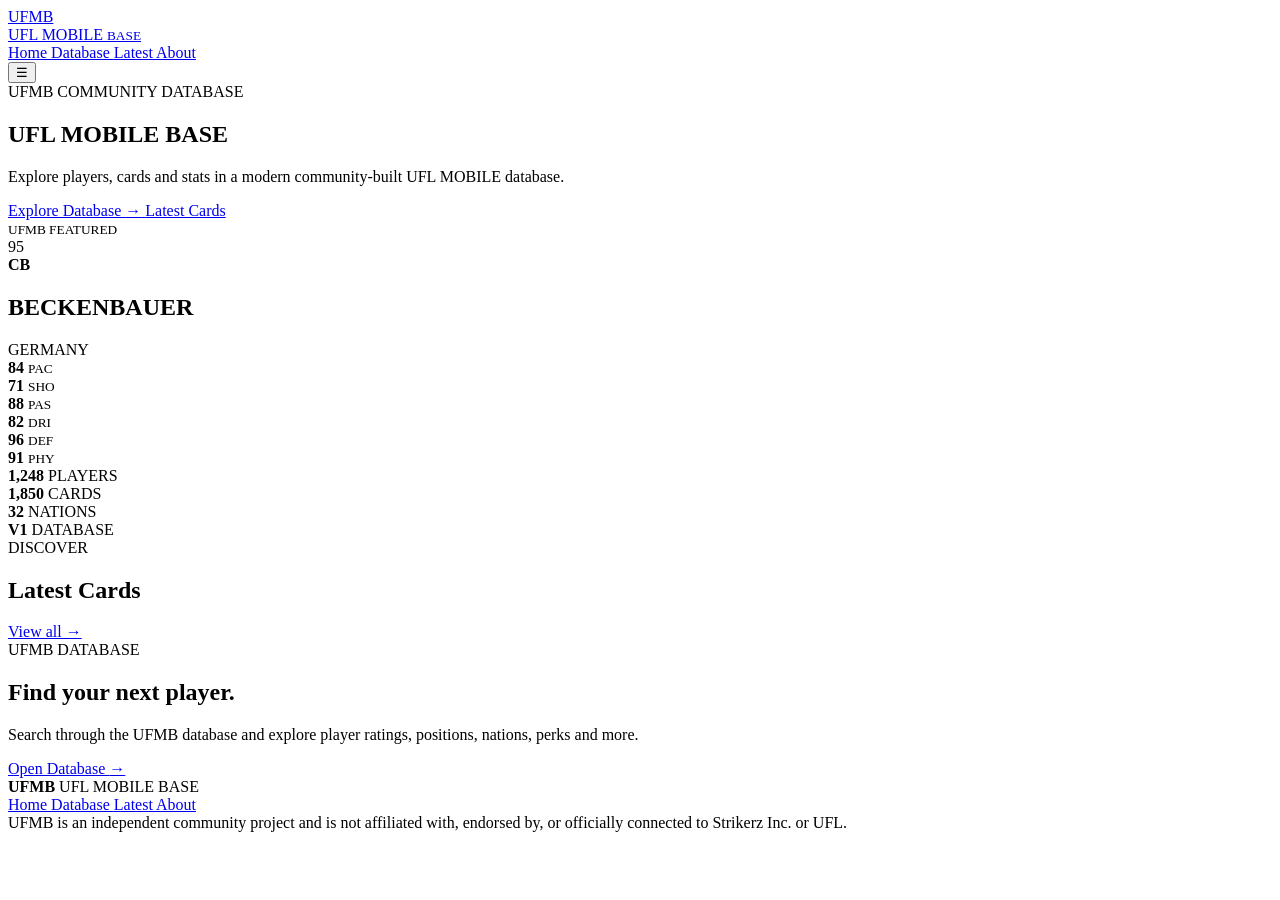
==== index.html @ 3ceefbde "Create UFMB V1 homepage" ====
<!DOCTYPE html>
<html lang="en">
<head>
    <meta charset="UTF-8">
    <meta name="viewport" content="width=device-width, initial-scale=1.0">

    <title>UFMB — UFL MOBILE BASE</title>
    <meta
        name="description"
        content="UFMB — UFL MOBILE BASE. An independent community database for UFL MOBILE players and cards."
    >

    <link rel="stylesheet" href="css/style.css">
</head>

<body>

    <!-- =========================
         NAVIGATION
    ========================== -->

    <header class="navbar">

        <div class="navbar-inner">

            <a href="index.html" class="logo">
                <div class="logo-mark">UFMB</div>

                <div class="logo-text">
                    <span>UFL MOBILE</span>
                    <small>BASE</small>
                </div>
            </a>


            <nav class="nav-links">

                <a href="index.html" class="active">
                    Home
                </a>

                <a href="database.html">
                    Database
                </a>

                <a href="latest.html">
                    Latest
                </a>

                <a href="about.html">
                    About
                </a>

            </nav>


            <button class="mobile-menu-button" aria-label="Open menu">
                ☰
            </button>

        </div>

    </header>


    <!-- =========================
         HERO
    ========================== -->

    <main>

        <section class="hero">

            <div class="hero-background"></div>

            <div class="hero-content">

                <div class="hero-label">
                    <span class="label-line"></span>
                    UFMB COMMUNITY DATABASE
                </div>


                <h1>
                    UFL MOBILE
                    <span>BASE</span>
                </h1>


                <p class="hero-description">
                    Explore players, cards and stats in a modern
                    community-built UFL MOBILE database.
                </p>


                <div class="hero-buttons">

                    <a
                        href="database.html"
                        class="button button-primary"
                    >
                        Explore Database
                        <span>→</span>
                    </a>


                    <a
                        href="latest.html"
                        class="button button-secondary"
                    >
                        Latest Cards
                    </a>

                </div>

            </div>


            <!-- FEATURED CARD -->

            <div class="hero-card-wrapper">

                <div class="hero-card-glow"></div>

                <div class="featured-card">

                    <div class="featured-card-top">

                        <div>
                            <small>UFMB FEATURED</small>

                            <div class="featured-rating">
                                95
                            </div>

                            <strong>CB</strong>
                        </div>

                    </div>


                    <div class="featured-player">

                        <h2>
                            BECKENBAUER
                        </h2>

                        <span>
                            GERMANY
                        </span>

                    </div>


                    <div class="featured-stats">

                        <div>
                            <strong>84</strong>
                            <small>PAC</small>
                        </div>

                        <div>
                            <strong>71</strong>
                            <small>SHO</small>
                        </div>

                        <div>
                            <strong>88</strong>
                            <small>PAS</small>
                        </div>

                        <div>
                            <strong>82</strong>
                            <small>DRI</small>
                        </div>

                        <div>
                            <strong>96</strong>
                            <small>DEF</small>
                        </div>

                        <div>
                            <strong>91</strong>
                            <small>PHY</small>
                        </div>

                    </div>

                </div>

            </div>

        </section>


        <!-- =========================
             DATABASE STATS
        ========================== -->

        <section class="database-stats">

            <div class="stat-item">

                <strong>
                    1,248
                </strong>

                <span>
                    PLAYERS
                </span>

            </div>


            <div class="stat-item">

                <strong>
                    1,850
                </strong>

                <span>
                    CARDS
                </span>

            </div>


            <div class="stat-item">

                <strong>
                    32
                </strong>

                <span>
                    NATIONS
                </span>

            </div>


            <div class="stat-item">

                <strong>
                    V1
                </strong>

                <span>
                    DATABASE
                </span>

            </div>

        </section>


        <!-- =========================
             LATEST SECTION
        ========================== -->

        <section class="section latest-section">

            <div class="section-heading">

                <div>

                    <span class="section-label">
                        DISCOVER
                    </span>

                    <h2>
                        Latest Cards
                    </h2>

                </div>


                <a
                    href="latest.html"
                    class="view-all"
                >
                    View all →
                </a>

            </div>


            <div
                id="latestCards"
                class="player-grid"
            >

                <!-- Cards will be inserted by JavaScript -->

            </div>

        </section>


        <!-- =========================
             DATABASE CTA
        ========================== -->

        <section class="database-cta">

            <div class="cta-content">

                <span class="section-label">
                    UFMB DATABASE
                </span>

                <h2>
                    Find your next player.
                </h2>

                <p>
                    Search through the UFMB database and explore
                    player ratings, positions, nations, perks and more.
                </p>


                <a
                    href="database.html"
                    class="button button-primary"
                >
                    Open Database
                    <span>→</span>
                </a>

            </div>

        </section>

    </main>


    <!-- =========================
         FOOTER
    ========================== -->

    <footer class="footer">

        <div class="footer-inner">

            <div class="footer-brand">

                <strong>
                    UFMB
                </strong>

                <span>
                    UFL MOBILE BASE
                </span>

            </div>


            <div class="footer-links">

                <a href="index.html">
                    Home
                </a>

                <a href="database.html">
                    Database
                </a>

                <a href="latest.html">
                    Latest
                </a>

                <a href="about.html">
                    About
                </a>

            </div>

        </div>


        <div class="footer-disclaimer">

            UFMB is an independent community project and is not
            affiliated with, endorsed by, or officially connected to
            Strikerz Inc. or UFL.

        </div>

    </footer>


    <script src="js/app.js"></script>

</body>
                  </html>
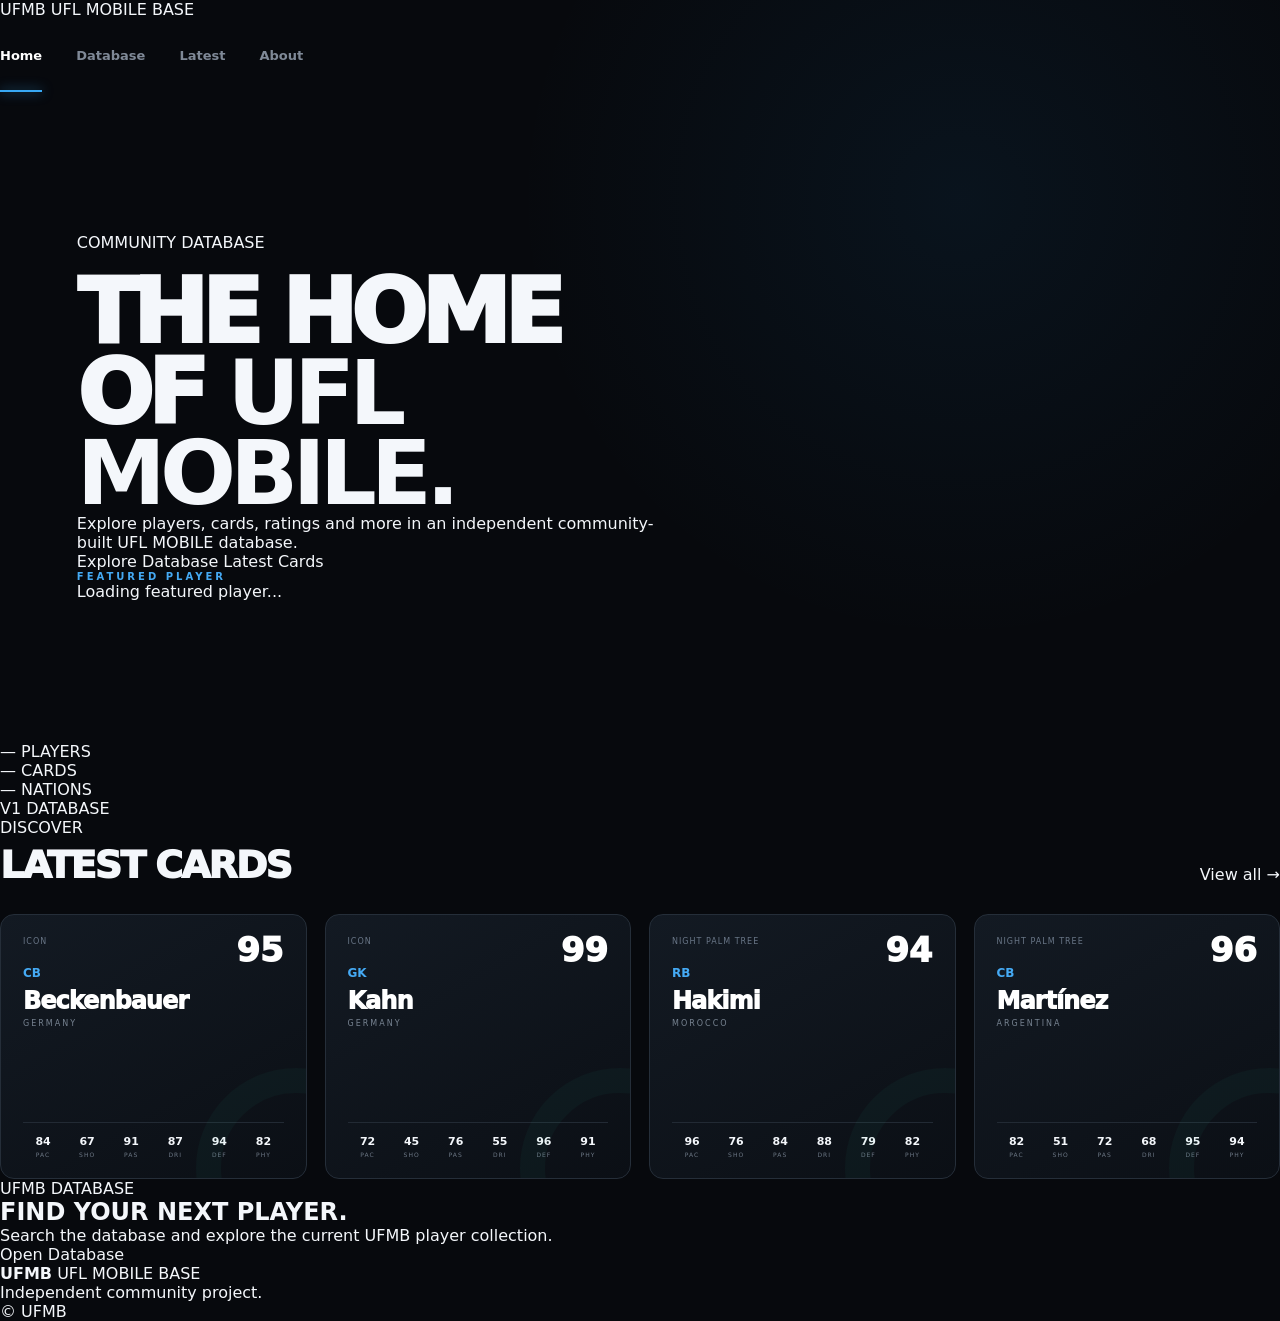
==== commit e4185f4b: "Update index.html" ====
--- a/index.html
+++ b/index.html
@@ -5,390 +5,208 @@
     <meta name="viewport" content="width=device-width, initial-scale=1.0">
 
     <title>UFMB — UFL MOBILE BASE</title>
-    <meta
-        name="description"
-        content="UFMB — UFL MOBILE BASE. An independent community database for UFL MOBILE players and cards."
-    >
+    <meta name="description" content="UFMB — UFL MOBILE community database. Explore players, cards, ratings and more.">
 
     <link rel="stylesheet" href="css/style.css">
 </head>
 
-<body>
-
-    <!-- =========================
-         NAVIGATION
-    ========================== -->
-
-    <header class="navbar">
-
-        <div class="navbar-inner">
-
-            <a href="index.html" class="logo">
-                <div class="logo-mark">UFMB</div>
-
-                <div class="logo-text">
-                    <span>UFL MOBILE</span>
-                    <small>BASE</small>
-                </div>
-            </a>
-
-
-            <nav class="nav-links">
-
-                <a href="index.html" class="active">
-                    Home
-                </a>
-
-                <a href="database.html">
-                    Database
-                </a>
-
-                <a href="latest.html">
-                    Latest
-                </a>
-
-                <a href="about.html">
-                    About
-                </a>
-
-            </nav>
-
-
-            <button class="mobile-menu-button" aria-label="Open menu">
-                ☰
-            </button>
-
-        </div>
-
-    </header>
-
-
-    <!-- =========================
-         HERO
-    ========================== -->
-
-    <main>
-
-        <section class="hero">
-
-            <div class="hero-background"></div>
+<body data-page="home">
+
+<header class="site-header">
+    <div class="container nav-container">
+
+        <a href="index.html" class="brand">
+            <span class="brand-mark">UFMB</span>
+            <span class="brand-sub">UFL MOBILE BASE</span>
+        </a>
+
+        <button
+            class="mobile-menu-button"
+            id="mobileMenuButton"
+            aria-label="Open navigation"
+            aria-expanded="false"
+        >
+            ☰
+        </button>
+
+        <nav class="nav-links" id="navLinks">
+            <a href="index.html" class="active">Home</a>
+            <a href="database.html">Database</a>
+            <a href="latest.html">Latest</a>
+            <a href="about.html">About</a>
+        </nav>
+
+    </div>
+</header>
+
+
+<main>
+
+    <!-- HERO -->
+    <section class="hero">
+        <div class="container hero-grid">
 
             <div class="hero-content">
 
-                <div class="hero-label">
-                    <span class="label-line"></span>
-                    UFMB COMMUNITY DATABASE
-                </div>
-
+                <div class="eyebrow">
+                    <span></span>
+                    COMMUNITY DATABASE
+                </div>
 
                 <h1>
-                    UFL MOBILE
-                    <span>BASE</span>
+                    THE HOME OF
+                    <strong>UFL MOBILE.</strong>
                 </h1>
 
-
-                <p class="hero-description">
-                    Explore players, cards and stats in a modern
-                    community-built UFL MOBILE database.
+                <p>
+                    Explore players, cards, ratings and more in an
+                    independent community-built UFL MOBILE database.
                 </p>
 
-
-                <div class="hero-buttons">
-
-                    <a
-                        href="database.html"
-                        class="button button-primary"
-                    >
+                <div class="hero-actions">
+                    <a href="database.html" class="btn btn-primary">
                         Explore Database
-                        <span>→</span>
                     </a>
 
-
-                    <a
-                        href="latest.html"
-                        class="button button-secondary"
-                    >
+                    <a href="latest.html" class="btn btn-secondary">
                         Latest Cards
                     </a>
-
-                </div>
-
-            </div>
-
-
-            <!-- FEATURED CARD -->
-
-            <div class="hero-card-wrapper">
-
-                <div class="hero-card-glow"></div>
-
-                <div class="featured-card">
-
-                    <div class="featured-card-top">
-
-                        <div>
-                            <small>UFMB FEATURED</small>
-
-                            <div class="featured-rating">
-                                95
-                            </div>
-
-                            <strong>CB</strong>
-                        </div>
-
+                </div>
+
+            </div>
+
+
+            <!-- FEATURED PLAYER -->
+            <div class="hero-featured">
+
+                <div class="section-label">
+                    FEATURED PLAYER
+                </div>
+
+                <div id="featuredCard" class="featured-card-shell">
+                    <div class="loading-box">
+                        Loading featured player...
                     </div>
-
-
-                    <div class="featured-player">
-
-                        <h2>
-                            BECKENBAUER
-                        </h2>
-
-                        <span>
-                            GERMANY
-                        </span>
-
-                    </div>
-
-
-                    <div class="featured-stats">
-
-                        <div>
-                            <strong>84</strong>
-                            <small>PAC</small>
-                        </div>
-
-                        <div>
-                            <strong>71</strong>
-                            <small>SHO</small>
-                        </div>
-
-                        <div>
-                            <strong>88</strong>
-                            <small>PAS</small>
-                        </div>
-
-                        <div>
-                            <strong>82</strong>
-                            <small>DRI</small>
-                        </div>
-
-                        <div>
-                            <strong>96</strong>
-                            <small>DEF</small>
-                        </div>
-
-                        <div>
-                            <strong>91</strong>
-                            <small>PHY</small>
-                        </div>
-
-                    </div>
-
-                </div>
-
-            </div>
-
-        </section>
-
-
-        <!-- =========================
-             DATABASE STATS
-        ========================== -->
-
-        <section class="database-stats">
-
-            <div class="stat-item">
-
-                <strong>
-                    1,248
-                </strong>
-
-                <span>
-                    PLAYERS
-                </span>
-
-            </div>
-
-
-            <div class="stat-item">
-
-                <strong>
-                    1,850
-                </strong>
-
-                <span>
-                    CARDS
-                </span>
-
-            </div>
-
-
-            <div class="stat-item">
-
-                <strong>
-                    32
-                </strong>
-
-                <span>
-                    NATIONS
-                </span>
-
-            </div>
-
-
-            <div class="stat-item">
-
-                <strong>
-                    V1
-                </strong>
-
-                <span>
-                    DATABASE
-                </span>
-
-            </div>
-
-        </section>
-
-
-        <!-- =========================
-             LATEST SECTION
-        ========================== -->
-
-        <section class="section latest-section">
+                </div>
+
+            </div>
+
+        </div>
+    </section>
+
+
+    <!-- STATS -->
+    <section class="stats-section">
+        <div class="container stats-grid">
+
+            <div class="stat-box">
+                <span class="stat-value" id="statPlayers">—</span>
+                <span class="stat-label">PLAYERS</span>
+            </div>
+
+            <div class="stat-box">
+                <span class="stat-value" id="statCards">—</span>
+                <span class="stat-label">CARDS</span>
+            </div>
+
+            <div class="stat-box">
+                <span class="stat-value" id="statNations">—</span>
+                <span class="stat-label">NATIONS</span>
+            </div>
+
+            <div class="stat-box">
+                <span class="stat-value">V1</span>
+                <span class="stat-label">DATABASE</span>
+            </div>
+
+        </div>
+    </section>
+
+
+    <!-- LATEST -->
+    <section class="content-section">
+        <div class="container">
 
             <div class="section-heading">
 
                 <div>
-
-                    <span class="section-label">
-                        DISCOVER
-                    </span>
-
-                    <h2>
-                        Latest Cards
-                    </h2>
-
-                </div>
-
-
-                <a
-                    href="latest.html"
-                    class="view-all"
-                >
+                    <span class="section-kicker">DISCOVER</span>
+                    <h2>LATEST CARDS</h2>
+                </div>
+
+                <a href="latest.html" class="section-link">
                     View all →
                 </a>
 
             </div>
 
-
-            <div
-                id="latestCards"
-                class="player-grid"
-            >
-
-                <!-- Cards will be inserted by JavaScript -->
-
-            </div>
-
-        </section>
-
-
-        <!-- =========================
-             DATABASE CTA
-        ========================== -->
-
-        <section class="database-cta">
-
-            <div class="cta-content">
-
-                <span class="section-label">
-                    UFMB DATABASE
-                </span>
-
-                <h2>
-                    Find your next player.
-                </h2>
-
-                <p>
-                    Search through the UFMB database and explore
-                    player ratings, positions, nations, perks and more.
-                </p>
-
-
-                <a
-                    href="database.html"
-                    class="button button-primary"
-                >
+            <div id="latestCards" class="player-grid">
+                <div class="loading-box">
+                    Loading cards...
+                </div>
+            </div>
+
+        </div>
+    </section>
+
+
+    <!-- CTA -->
+    <section class="cta-section">
+        <div class="container">
+
+            <div class="cta-box">
+
+                <div>
+                    <span class="section-kicker">UFMB DATABASE</span>
+
+                    <h2>
+                        FIND YOUR NEXT
+                        <span>PLAYER.</span>
+                    </h2>
+
+                    <p>
+                        Search the database and explore the current UFMB player collection.
+                    </p>
+                </div>
+
+                <a href="database.html" class="btn btn-primary">
                     Open Database
-                    <span>→</span>
                 </a>
 
             </div>
 
-        </section>
-
-    </main>
-
-
-    <!-- =========================
-         FOOTER
-    ========================== -->
-
-    <footer class="footer">
-
-        <div class="footer-inner">
-
-            <div class="footer-brand">
-
-                <strong>
-                    UFMB
-                </strong>
-
-                <span>
-                    UFL MOBILE BASE
-                </span>
-
-            </div>
-
-
-            <div class="footer-links">
-
-                <a href="index.html">
-                    Home
-                </a>
-
-                <a href="database.html">
-                    Database
-                </a>
-
-                <a href="latest.html">
-                    Latest
-                </a>
-
-                <a href="about.html">
-                    About
-                </a>
-
-            </div>
-
-        </div>
-
-
-        <div class="footer-disclaimer">
-
-            UFMB is an independent community project and is not
-            affiliated with, endorsed by, or officially connected to
-            Strikerz Inc. or UFL.
-
-        </div>
-
-    </footer>
-
-
-    <script src="js/app.js"></script>
+        </div>
+    </section>
+
+</main>
+
+
+<footer class="site-footer">
+    <div class="container footer-content">
+
+        <div>
+            <strong>UFMB</strong>
+            <span>UFL MOBILE BASE</span>
+        </div>
+
+        <p>
+            Independent community project.
+        </p>
+
+        <p>
+            © <span id="currentYear"></span> UFMB
+        </p>
+
+    </div>
+</footer>
+
+
+<!-- PLAYER MODAL -->
+<div id="playerModal" class="modal" hidden></div>
+
+
+<script src="js/player-card.js"></script>
+<script src="js/app.js"></script>
 
 </body>
-                  </html>
+    </html>
--- a/css/style.css
+++ b/css/style.css
@@ -0,0 +1,1883 @@
+/* =========================================================
+   UFMB — UFL MOBILE BASE
+   V1 DESIGN SYSTEM
+   ========================================================= */
+
+
+/* =========================================================
+   RESET
+   ========================================================= */
+
+* {
+    margin: 0;
+    padding: 0;
+    box-sizing: border-box;
+}
+
+html {
+    scroll-behavior: smooth;
+}
+
+body {
+    min-height: 100vh;
+
+    background:
+        radial-gradient(
+            circle at 75% 15%,
+            rgba(35, 142, 220, 0.08),
+            transparent 30%
+        ),
+        #07090d;
+
+    color: #f4f7fb;
+
+    font-family:
+        Inter,
+        system-ui,
+        -apple-system,
+        BlinkMacSystemFont,
+        "Segoe UI",
+        sans-serif;
+
+    overflow-x: hidden;
+}
+
+a {
+    color: inherit;
+    text-decoration: none;
+}
+
+button,
+input,
+select {
+    font: inherit;
+}
+
+
+/* =========================================================
+   NAVBAR
+   ========================================================= */
+
+.navbar {
+    position: sticky;
+    top: 0;
+    z-index: 100;
+
+    width: 100%;
+
+    background: rgba(7, 9, 13, 0.78);
+
+    backdrop-filter: blur(18px);
+    -webkit-backdrop-filter: blur(18px);
+
+    border-bottom: 1px solid rgba(255, 255, 255, 0.07);
+}
+
+.navbar-inner {
+    width: min(1400px, 92%);
+    min-height: 76px;
+
+    margin: auto;
+
+    display: flex;
+    align-items: center;
+    justify-content: space-between;
+}
+
+
+/* =========================================================
+   LOGO
+   ========================================================= */
+
+.logo {
+    display: flex;
+    align-items: center;
+    gap: 12px;
+
+    transition: opacity 0.2s ease;
+}
+
+.logo:hover {
+    opacity: 0.85;
+}
+
+.logo-mark {
+    font-size: 25px;
+    font-weight: 950;
+
+    letter-spacing: -1.5px;
+}
+
+.logo-text {
+    display: flex;
+    flex-direction: column;
+
+    padding-left: 12px;
+
+    border-left: 1px solid #2c3440;
+}
+
+.logo-text span {
+    font-size: 9px;
+
+    letter-spacing: 2px;
+
+    color: #a4adb9;
+}
+
+.logo-text small {
+    margin-top: 2px;
+
+    font-size: 8px;
+
+    letter-spacing: 3px;
+
+    color: #3fa8f5;
+}
+
+
+/* =========================================================
+   NAV LINKS
+   ========================================================= */
+
+.nav-links {
+    display: flex;
+    align-items: center;
+
+    gap: 34px;
+}
+
+.nav-links a {
+    position: relative;
+
+    padding: 29px 0;
+
+    color: #7f8997;
+
+    font-size: 13px;
+    font-weight: 750;
+
+    transition:
+        color 0.2s ease,
+        opacity 0.2s ease;
+}
+
+.nav-links a:hover {
+    color: #ffffff;
+}
+
+.nav-links a.active {
+    color: #ffffff;
+}
+
+.nav-links a.active::after {
+    content: "";
+
+    position: absolute;
+
+    left: 0;
+    right: 0;
+    bottom: 0;
+
+    height: 2px;
+
+    background: #38a8f4;
+
+    box-shadow:
+        0 0 12px rgba(56, 168, 244, 0.75);
+}
+
+
+/* =========================================================
+   MOBILE MENU BUTTON
+   ========================================================= */
+
+.mobile-menu-button {
+    display: none;
+
+    border: 0;
+
+    background: transparent;
+
+    color: white;
+
+    font-size: 24px;
+
+    cursor: pointer;
+}
+
+
+/* =========================================================
+   HERO
+   ========================================================= */
+
+.hero {
+    position: relative;
+
+    width: 100%;
+    max-width: 1500px;
+
+    min-height: 650px;
+
+    margin: auto;
+
+    padding:
+        90px
+        6%;
+
+    display: grid;
+
+    grid-template-columns:
+        minmax(0, 1fr)
+        minmax(300px, 0.8fr);
+
+    align-items: center;
+
+    gap: 50px;
+
+    overflow: hidden;
+}
+
+
+/* Background lighting */
+
+.hero-background {
+    position: absolute;
+
+    inset: 0;
+
+    pointer-events: none;
+
+    background:
+        radial-gradient(
+            circle at 80% 45%,
+            rgba(29, 135, 214, 0.16),
+            transparent 28%
+        ),
+        radial-gradient(
+            circle at 55% 100%,
+            rgba(45, 190, 115, 0.07),
+            transparent 25%
+        );
+}
+
+
+/* =========================================================
+   HERO CONTENT
+   ========================================================= */
+
+.hero-content {
+    position: relative;
+
+    z-index: 2;
+}
+
+.hero-label {
+    display: flex;
+    align-items: center;
+
+    gap: 10px;
+
+    color: #4aaaf3;
+
+    font-size: 10px;
+
+    font-weight: 900;
+
+    letter-spacing: 3px;
+}
+
+.label-line {
+    width: 28px;
+    height: 2px;
+
+    background: #42a8f4;
+
+    box-shadow:
+        0 0 10px rgba(66, 168, 244, 0.7);
+}
+
+
+/* =========================================================
+   HERO TITLE
+   ========================================================= */
+
+.hero h1 {
+    margin-top: 20px;
+
+    font-size:
+        clamp(
+            55px,
+            7vw,
+            95px
+        );
+
+    line-height: 0.9;
+
+    letter-spacing: -6px;
+
+    font-weight: 950;
+}
+
+.hero h1 span {
+    color: #3fa8f5;
+}
+
+
+/* =========================================================
+   HERO DESCRIPTION
+   ========================================================= */
+
+.hero-description {
+    max-width: 560px;
+
+    margin-top: 27px;
+
+    color: #9ba5b2;
+
+    font-size: 17px;
+
+    line-height: 1.7;
+}
+
+
+/* =========================================================
+   BUTTONS
+   ========================================================= */
+
+.hero-buttons {
+    display: flex;
+
+    align-items: center;
+
+    gap: 12px;
+
+    margin-top: 32px;
+
+    flex-wrap: wrap;
+}
+
+.button {
+    display: inline-flex;
+
+    align-items: center;
+    justify-content: center;
+
+    gap: 15px;
+
+    min-height: 48px;
+
+    padding:
+        0 20px;
+
+    border-radius: 8px;
+
+    border: 1px solid #2c3541;
+
+    background: #0c1118;
+
+    color: #eef3f8;
+
+    font-size: 12px;
+
+    font-weight: 850;
+
+    transition:
+        transform 0.2s ease,
+        border-color 0.2s ease,
+        background 0.2s ease,
+        box-shadow 0.2s ease;
+}
+
+.button:hover {
+    transform: translateY(-2px);
+
+    border-color: #3c9cda;
+}
+
+.button-primary {
+    background:
+        linear-gradient(
+            135deg,
+            #168edf,
+            #2178b7
+        );
+
+    border-color: #168edf;
+
+    box-shadow:
+        0 12px 35px rgba(22, 142, 223, 0.18);
+}
+
+.button-primary:hover {
+    box-shadow:
+        0 15px 42px rgba(22, 142, 223, 0.28);
+}
+
+.button span {
+    font-size: 17px;
+}
+
+
+/* =========================================================
+   FEATURED CARD AREA
+   ========================================================= */
+
+.hero-card-wrapper {
+    position: relative;
+
+    display: flex;
+
+    justify-content: center;
+    align-items: center;
+
+    min-height: 470px;
+}
+
+.hero-card-glow {
+    position: absolute;
+
+    width: 320px;
+    height: 320px;
+
+    border-radius: 50%;
+
+    background:
+        rgba(38, 153, 231, 0.17);
+
+    filter: blur(75px);
+
+    animation:
+        cardGlow 5s ease-in-out infinite;
+}
+
+@keyframes cardGlow {
+
+    0%,
+    100% {
+        transform: scale(1);
+        opacity: 0.7;
+    }
+
+    50% {
+        transform: scale(1.12);
+        opacity: 1;
+    }
+}
+
+
+/* =========================================================
+   FEATURED PLAYER CARD
+   ========================================================= */
+
+.featured-card {
+    position: relative;
+
+    width: min(340px, 85vw);
+
+    aspect-ratio: 0.68;
+
+    padding: 27px;
+
+    overflow: hidden;
+
+    border-radius: 20px;
+
+    border:
+        1px solid
+        rgba(76, 175, 238, 0.3);
+
+    background:
+        linear-gradient(
+            145deg,
+            #172331 0%,
+            #0c1119 55%,
+            #102a27 100%
+        );
+
+    box-shadow:
+        0 35px 80px rgba(0, 0, 0, 0.55),
+        inset 0 0 45px rgba(55, 166, 240, 0.06);
+
+    transform:
+        perspective(1000px)
+        rotateY(-5deg)
+        rotateX(2deg);
+
+    transition:
+        transform 0.45s ease,
+        box-shadow 0.45s ease;
+}
+
+.featured-card:hover {
+    transform:
+        perspective(1000px)
+        rotateY(0)
+        rotateX(0)
+        translateY(-8px);
+
+    box-shadow:
+        0 45px 100px rgba(0, 0, 0, 0.6),
+        0 0 35px rgba(50, 161, 231, 0.1);
+}
+
+
+/* Card decorative rings */
+
+.featured-card::before {
+    content: "";
+
+    position: absolute;
+
+    width: 270px;
+    height: 270px;
+
+    right: -130px;
+    bottom: -100px;
+
+    border:
+        35px solid
+        rgba(51, 183, 132, 0.09);
+
+    border-radius: 50%;
+}
+
+.featured-card::after {
+    content: "";
+
+    position: absolute;
+
+    width: 170px;
+    height: 170px;
+
+    right: -75px;
+    bottom: -55px;
+
+    border:
+        2px solid
+        rgba(59, 170, 245, 0.08);
+
+    border-radius: 50%;
+}
+
+
+/* =========================================================
+   FEATURED CARD CONTENT
+   ========================================================= */
+
+.featured-card-top {
+    position: relative;
+
+    z-index: 2;
+}
+
+.featured-card-top small {
+    color: #748192;
+
+    font-size: 8px;
+
+    letter-spacing: 2px;
+
+    font-weight: 800;
+}
+
+.featured-rating {
+    margin-top: 70px;
+
+    font-size: 75px;
+
+    line-height: 0.8;
+
+    font-weight: 950;
+
+    letter-spacing: -4px;
+}
+
+.featured-card-top strong {
+    display: block;
+
+    margin-top: 10px;
+
+    color: #4eaff2;
+
+    font-size: 15px;
+}
+
+.featured-player {
+    position: absolute;
+
+    left: 27px;
+    right: 27px;
+    bottom: 105px;
+
+    z-index: 2;
+}
+
+.featured-player h2 {
+    font-size: 26px;
+
+    letter-spacing: -1.2px;
+
+    font-weight: 950;
+}
+
+.featured-player span {
+    display: block;
+
+    margin-top: 5px;
+
+    color: #7d8998;
+
+    font-size: 9px;
+
+    letter-spacing: 2px;
+}
+
+
+/* =========================================================
+   FEATURED STATS
+   ========================================================= */
+
+.featured-stats {
+    position: absolute;
+
+    left: 27px;
+    right: 27px;
+    bottom: 25px;
+
+    z-index: 3;
+
+    display: grid;
+
+    grid-template-columns:
+        repeat(6, 1fr);
+
+    gap: 5px;
+
+    padding-top: 13px;
+
+    border-top:
+        1px solid
+        rgba(255, 255, 255, 0.09);
+}
+
+.featured-stats div {
+    text-align: center;
+}
+
+.featured-stats strong {
+    display: block;
+
+    font-size: 12px;
+}
+
+.featured-stats small {
+    display: block;
+
+    margin-top: 3px;
+
+    color: #667383;
+
+    font-size: 6px;
+
+    letter-spacing: 1px;
+}
+
+
+/* =========================================================
+   DATABASE STATISTICS
+   ========================================================= */
+
+.database-stats {
+    width: 88%;
+    max-width: 1320px;
+
+    margin: auto;
+
+    display: grid;
+
+    grid-template-columns:
+        repeat(4, 1fr);
+
+    border-top:
+        1px solid #1e2630;
+
+    border-bottom:
+        1px solid #1e2630;
+}
+
+.stat-item {
+    padding: 32px 20px;
+
+    text-align: center;
+
+    border-right:
+        1px solid #1e2630;
+}
+
+.stat-item:last-child {
+    border-right: 0;
+}
+
+.stat-item strong {
+    display: block;
+
+    font-size: 30px;
+
+    font-weight: 950;
+}
+
+.stat-item span {
+    display: block;
+
+    margin-top: 6px;
+
+    color: #687483;
+
+    font-size: 9px;
+
+    letter-spacing: 2px;
+
+    font-weight: 800;
+}
+
+
+/* =========================================================
+   GENERIC SECTION
+   ========================================================= */
+
+.section {
+    width: 88%;
+    max-width: 1320px;
+
+    margin: auto;
+
+    padding:
+        100px
+        0;
+}
+
+.section-heading {
+    display: flex;
+
+    justify-content: space-between;
+
+    align-items: flex-end;
+
+    margin-bottom: 30px;
+}
+
+.section-label {
+    color: #45aaf4;
+
+    font-size: 10px;
+
+    font-weight: 900;
+
+    letter-spacing: 3px;
+}
+
+.section-heading h2 {
+    margin-top: 9px;
+
+    font-size: 38px;
+
+    line-height: 1;
+
+    letter-spacing: -2px;
+
+    font-weight: 950;
+}
+
+.view-all {
+    color: #4aaaf1;
+
+    font-size: 12px;
+
+    font-weight: 850;
+
+    transition: opacity 0.2s ease;
+}
+
+.view-all:hover {
+    opacity: 0.7;
+}
+
+
+/* =========================================================
+   PLAYER GRID
+   ========================================================= */
+
+.player-grid {
+    display: grid;
+
+    grid-template-columns:
+        repeat(4, minmax(0, 1fr));
+
+    gap: 18px;
+}
+
+
+/* =========================================================
+   PLAYER CARD
+   ========================================================= */
+
+.player-card {
+    position: relative;
+
+    min-height: 265px;
+
+    padding: 22px;
+
+    overflow: hidden;
+
+    border-radius: 14px;
+
+    border:
+        1px solid #252e39;
+
+    background:
+        linear-gradient(
+            150deg,
+            #131a23,
+            #0b0f15
+        );
+
+    cursor: pointer;
+
+    transition:
+        transform 0.25s ease,
+        border-color 0.25s ease,
+        box-shadow 0.25s ease;
+}
+
+.player-card:hover {
+    transform: translateY(-6px);
+
+    border-color: #338dcc;
+
+    box-shadow:
+        0 18px 45px rgba(0, 0, 0, 0.35),
+        0 0 30px rgba(32, 143, 220, 0.08);
+}
+
+.player-card::after {
+    content: "";
+
+    position: absolute;
+
+    width: 150px;
+    height: 150px;
+
+    right: -90px;
+    bottom: -90px;
+
+    border:
+        25px solid
+        rgba(54, 176, 129, 0.05);
+
+    border-radius: 50%;
+
+    transition:
+        transform 0.4s ease;
+}
+
+.player-card:hover::after {
+    transform: scale(1.3);
+}
+
+
+/* =========================================================
+   CARD CONTENT
+   ========================================================= */
+
+.card-top {
+    display: flex;
+
+    align-items: flex-start;
+
+    justify-content: space-between;
+}
+
+.card-version {
+    color: #697687;
+
+    font-size: 8px;
+
+    letter-spacing: 1px;
+
+    text-transform: uppercase;
+}
+
+.card-rating {
+    color: #ffffff;
+
+    font-size: 34px;
+
+    line-height: 0.8;
+
+    font-weight: 950;
+}
+
+.card-position {
+    margin-top: 20px;
+
+    color: #45aaf4;
+
+    font-size: 12px;
+
+    font-weight: 900;
+}
+
+.card-name {
+    margin-top: 7px;
+
+    color: #ffffff;
+
+    font-size: 24px;
+
+    letter-spacing: -1px;
+
+    font-weight: 950;
+}
+
+.card-nation {
+    margin-top: 4px;
+
+    color: #778391;
+
+    font-size: 8px;
+
+    letter-spacing: 2px;
+
+    text-transform: uppercase;
+}
+
+
+/* =========================================================
+   CARD STATS
+   ========================================================= */
+
+.card-stats {
+    position: absolute;
+
+    left: 22px;
+    right: 22px;
+    bottom: 20px;
+
+    display: grid;
+
+    grid-template-columns:
+        repeat(6, 1fr);
+
+    gap: 4px;
+
+    padding-top: 12px;
+
+    border-top:
+        1px solid #222a34;
+}
+
+.card-stat {
+    text-align: center;
+}
+
+.card-stat strong {
+    display: block;
+
+    font-size: 11px;
+}
+
+.card-stat small {
+    display: block;
+
+    margin-top: 3px;
+
+    color: #6d7886;
+
+    font-size: 6px;
+
+    letter-spacing: 1px;
+}
+
+
+/* =========================================================
+   DATABASE CTA
+   ========================================================= */
+
+.database-cta {
+    position: relative;
+
+    width: 88%;
+    max-width: 1320px;
+
+    margin:
+        0 auto
+        100px;
+
+    padding:
+        75px
+        8%;
+
+    overflow: hidden;
+
+    border:
+        1px solid #252f3a;
+
+    border-radius: 18px;
+
+    background:
+        radial-gradient(
+            circle at 90% 50%,
+            rgba(31, 145, 224, 0.15),
+            transparent 35%
+        ),
+        linear-gradient(
+            120deg,
+            #0d141d,
+            #0b1016
+        );
+}
+
+.database-cta::after {
+    content: "";
+
+    position: absolute;
+
+    width: 300px;
+    height: 300px;
+
+    right: -160px;
+    top: -120px;
+
+    border:
+        45px solid
+        rgba(51, 178, 129, 0.05);
+
+    border-radius: 50%;
+}
+
+.cta-content {
+    position: relative;
+
+    z-index: 2;
+
+    max-width: 650px;
+}
+
+.cta-content h2 {
+    margin-top: 12px;
+
+    font-size: 45px;
+
+    letter-spacing: -2.5px;
+
+    font-weight: 950;
+}
+
+.cta-content p {
+    max-width: 580px;
+
+    margin-top: 15px;
+
+    color: #8e99a7;
+
+    line-height: 1.7;
+
+    font-size: 15px;
+}
+
+.cta-content .button {
+    margin-top: 28px;
+}
+
+
+/* =========================================================
+   FOOTER
+   ========================================================= */
+
+.footer {
+    border-top:
+        1px solid #1d252e;
+
+    padding:
+        35px
+        6%
+        25px;
+}
+
+.footer-inner {
+    width: min(1320px, 100%);
+
+    margin: auto;
+
+    display: flex;
+
+    justify-content: space-between;
+
+    align-items: center;
+}
+
+.footer-brand {
+    display: flex;
+
+    align-items: center;
+
+    gap: 12px;
+}
+
+.footer-brand strong {
+    font-size: 18px;
+
+    font-weight: 950;
+}
+
+.footer-brand span {
+    padding-left: 12px;
+
+    border-left:
+        1px solid #2a333e;
+
+    color: #687382;
+
+    font-size: 8px;
+
+    letter-spacing: 2px;
+}
+
+.footer-links {
+    display: flex;
+
+    gap: 25px;
+
+    color: #687382;
+
+    font-size: 10px;
+
+    font-weight: 700;
+}
+
+.footer-links a:hover {
+    color: #ffffff;
+}
+
+.footer-disclaimer {
+    width: min(1320px, 100%);
+
+    margin:
+        25px auto
+        0;
+
+    padding-top: 18px;
+
+    border-top:
+        1px solid #171e26;
+
+    color: #505b68;
+
+    text-align: center;
+
+    font-size: 9px;
+
+    line-height: 1.6;
+}
+
+
+/* =========================================================
+   PAGE HEADER
+   ========================================================= */
+
+.page {
+    width: 88%;
+    max-width: 1320px;
+
+    margin: auto;
+
+    padding:
+        90px
+        0
+        120px;
+}
+
+.page-title {
+    margin-top: 15px;
+
+    font-size:
+        clamp(45px, 6vw, 75px);
+
+    letter-spacing: -4px;
+
+    line-height: 0.95;
+
+    font-weight: 950;
+}
+
+.page-description {
+    max-width: 650px;
+
+    margin-top: 20px;
+
+    color: #929dab;
+
+    font-size: 16px;
+
+    line-height: 1.7;
+}
+
+
+/* =========================================================
+   DATABASE TOOLBAR
+   ========================================================= */
+
+.database-toolbar {
+    display: grid;
+
+    grid-template-columns:
+        2fr
+        repeat(3, 1fr);
+
+    gap: 10px;
+
+    margin-top: 40px;
+}
+
+.database-toolbar input,
+.database-toolbar select {
+    width: 100%;
+
+    min-height: 50px;
+
+    padding:
+        0 15px;
+
+    border:
+        1px solid #29333e;
+
+    border-radius: 9px;
+
+    outline: none;
+
+    background: #0d1219;
+
+    color: #eef3f8;
+
+    font-size: 13px;
+}
+
+.database-toolbar input::placeholder {
+    color: #626d7b;
+}
+
+.database-toolbar input:focus,
+.database-toolbar select:focus {
+    border-color: #359fe8;
+
+    box-shadow:
+        0 0 0 3px
+        rgba(53, 159, 232, 0.08);
+}
+
+
+/* =========================================================
+   EMPTY STATE
+   ========================================================= */
+
+.empty-state {
+    grid-column: 1 / -1;
+
+    padding: 80px 30px;
+
+    border:
+        1px dashed #303a46;
+
+    border-radius: 14px;
+
+    text-align: center;
+
+    color: #7d8895;
+}
+
+.empty-state strong {
+    display: block;
+
+    color: #b7c0ca;
+
+    font-size: 14px;
+
+    letter-spacing: 1px;
+}
+
+.empty-state span {
+    display: block;
+
+    margin-top: 8px;
+
+    font-size: 12px;
+}
+
+
+/* =========================================================
+   ABOUT
+   ========================================================= */
+
+.about-content {
+    max-width: 850px;
+
+    margin-top: 40px;
+}
+
+.about-content p {
+    color: #9aa4b1;
+
+    font-size: 16px;
+
+    line-height: 1.8;
+}
+
+.about-grid {
+    display: grid;
+
+    grid-template-columns:
+        repeat(2, 1fr);
+
+    gap: 18px;
+
+    margin-top: 55px;
+}
+
+.about-box {
+    padding: 30px;
+
+    border:
+        1px solid #252e38;
+
+    border-radius: 14px;
+
+    background: #0c1118;
+}
+
+.about-box h2 {
+    margin-bottom: 12px;
+
+    font-size: 22px;
+}
+
+.about-box p {
+    color: #7f8a98;
+
+    font-size: 14px;
+
+    line-height: 1.7;
+}
+
+
+/* =========================================================
+   ACCESSIBILITY
+   ========================================================= */
+
+:focus-visible {
+    outline:
+        2px solid #40a9f3;
+
+    outline-offset: 3px;
+}
+
+/* =========================================================
+   TABLET
+   ========================================================= */
+
+@media (max-width: 1050px) {
+
+    .hero {
+        grid-template-columns: 1fr 0.8fr;
+        gap: 30px;
+        padding-left: 5%;
+        padding-right: 5%;
+    }
+
+    .hero h1 {
+        font-size: clamp(50px, 7vw, 78px);
+    }
+
+    .player-grid {
+        grid-template-columns: repeat(2, minmax(0, 1fr));
+    }
+
+    .database-toolbar {
+        grid-template-columns: 1fr 1fr;
+    }
+}
+
+
+/* =========================================================
+   MOBILE
+   ========================================================= */
+
+@media (max-width: 720px) {
+
+    /* ---------- NAVBAR ---------- */
+
+    .navbar-inner {
+        width: 100%;
+        min-height: 64px;
+        padding: 10px 18px;
+    }
+
+    .logo {
+        min-width: 0;
+    }
+
+    .logo-mark {
+        font-size: 23px;
+    }
+
+    .nav-links {
+        display: flex;
+        position: absolute;
+
+        top: 64px;
+        left: 0;
+        right: 0;
+
+        flex-direction: column;
+        align-items: stretch;
+
+        gap: 0;
+
+        padding: 10px 18px 18px;
+
+        background: rgba(10, 12, 18, 0.98);
+
+        border-bottom:
+            1px solid rgba(255,255,255,0.08);
+
+        opacity: 0;
+        visibility: hidden;
+
+        transform: translateY(-15px);
+
+        pointer-events: none;
+
+        transition:
+            opacity 0.3s ease,
+            transform 0.3s ease,
+            visibility 0.3s ease;
+    }
+
+    .nav-links.active {
+        opacity: 1;
+        visibility: visible;
+
+        transform: translateY(0);
+
+        pointer-events: auto;
+    }
+
+    .nav-links a {
+        width: 100%;
+
+        padding: 14px 8px;
+
+        opacity: 0;
+
+        transform: translateY(-8px);
+
+        transition:
+            opacity 0.25s ease,
+            transform 0.25s ease,
+            color 0.2s ease;
+    }
+
+    .nav-links.active a {
+        opacity: 1;
+        transform: translateY(0);
+    }
+
+    .mobile-menu-button {
+        display: flex;
+
+        align-items: center;
+        justify-content: center;
+
+        flex-shrink: 0;
+
+        width: 44px;
+        height: 44px;
+
+        background: transparent;
+
+        border:
+            1px solid rgba(255,255,255,0.15);
+
+        border-radius: 10px;
+
+        color: #ffffff;
+
+        font-size: 24px;
+
+        cursor: pointer;
+
+        transition:
+            transform 0.2s ease,
+            border-color 0.2s ease;
+    }
+
+    .mobile-menu-button:active {
+        transform: scale(0.92);
+    }
+
+
+    /* ---------- HERO ---------- */
+
+    .hero {
+        width: 100%;
+
+        min-height: auto;
+
+        padding:
+            65px
+            18px
+            55px;
+
+        display: flex;
+
+        flex-direction: column;
+
+        align-items: stretch;
+
+        gap: 35px;
+    }
+
+    .hero-content {
+        width: 100%;
+    }
+
+    .hero h1 {
+        max-width: 100%;
+
+        font-size:
+            clamp(42px, 13vw, 64px);
+
+        line-height: 0.95;
+
+        letter-spacing: -3px;
+
+        overflow-wrap: anywhere;
+    }
+
+    .hero-description {
+        width: 100%;
+
+        max-width: 100%;
+
+        font-size: 15px;
+
+        line-height: 1.65;
+    }
+
+    .hero-buttons {
+        width: 100%;
+
+        flex-direction: column;
+
+        align-items: stretch;
+
+        gap: 10px;
+    }
+
+    .hero-buttons .button {
+        width: 100%;
+    }
+
+
+    /* ---------- FEATURED CARD ---------- */
+
+    .hero-card-wrapper {
+        width: 100%;
+
+        min-height: auto;
+
+        padding:
+            10px
+            0
+            20px;
+
+        overflow: visible;
+    }
+
+    .featured-card {
+        width: min(340px, 100%);
+
+        padding: 22px;
+
+        transform: none;
+    }
+
+    .featured-card:hover {
+        transform: none;
+    }
+
+    .featured-rating {
+        margin-top: 55px;
+
+        font-size: 62px;
+    }
+
+    .featured-player {
+        left: 22px;
+        right: 22px;
+        bottom: 100px;
+    }
+
+    .featured-stats {
+        left: 22px;
+        right: 22px;
+    }
+
+
+    /* ---------- DATABASE STATS ---------- */
+
+    .database-stats {
+        width: calc(100% - 36px);
+
+        grid-template-columns:
+            repeat(2, minmax(0, 1fr));
+    }
+
+    .stat-item {
+        padding: 22px 10px;
+    }
+
+    .stat-item:nth-child(2) {
+        border-right: 0;
+    }
+
+    .stat-item:nth-child(1),
+    .stat-item:nth-child(2) {
+        border-bottom:
+            1px solid #1e2630;
+    }
+
+    .stat-item strong {
+        font-size: 25px;
+    }
+
+
+    /* ---------- SECTIONS ---------- */
+
+    .section {
+        width: 100%;
+
+        padding:
+            65px
+            18px;
+    }
+
+    .section-heading {
+        align-items: flex-start;
+
+        gap: 15px;
+    }
+
+    .section-heading h2 {
+        font-size: 32px;
+    }
+
+
+    /* ---------- PLAYER GRID ---------- */
+
+    .player-grid {
+        width: 100%;
+
+        grid-template-columns: 1fr;
+
+        gap: 15px;
+    }
+
+    .player-card {
+        min-height: 265px;
+    }
+
+
+    /* ---------- DATABASE CTA ---------- */
+
+    .database-cta {
+        width: calc(100% - 36px);
+
+        margin:
+            0 auto
+            65px;
+
+        padding:
+            45px
+            24px;
+    }
+
+    .cta-content h2 {
+        font-size: 35px;
+
+        letter-spacing: -1.8px;
+    }
+
+    .cta-content p {
+        font-size: 14px;
+    }
+
+
+    /* ---------- PAGE ---------- */
+
+    .page {
+        width: 100%;
+
+        padding:
+            60px
+            18px
+            80px;
+    }
+
+    .page-title {
+        font-size:
+            clamp(40px, 12vw, 58px);
+
+        letter-spacing: -3px;
+    }
+
+    .page-description {
+        width: 100%;
+
+        font-size: 15px;
+    }
+
+
+    /* ---------- DATABASE TOOLBAR ---------- */
+
+    .database-toolbar {
+        grid-template-columns: 1fr;
+
+        gap: 10px;
+
+        margin-top: 30px;
+    }
+
+
+    /* ---------- ABOUT ---------- */
+
+    .about-content {
+        margin-top: 30px;
+    }
+
+    .about-content p {
+        font-size: 15px;
+    }
+
+    .about-grid {
+        grid-template-columns: 1fr;
+
+        gap: 15px;
+
+        margin-top: 35px;
+    }
+
+
+    /* ---------- FOOTER ---------- */
+
+    .footer {
+        padding:
+            30px
+            18px
+            22px;
+    }
+
+    .footer-inner {
+        flex-direction: column;
+
+        align-items: flex-start;
+
+        gap: 22px;
+    }
+
+    .footer-links {
+        flex-wrap: wrap;
+
+        gap: 15px;
+    }
+
+    .footer-disclaimer {
+        text-align: left;
+
+        font-size: 8px;
+    }
+}
+
+
+/* =========================================================
+   SMALL MOBILE
+   ========================================================= */
+
+@media (max-width: 450px) {
+
+    .hero {
+        padding-top: 50px;
+    }
+
+    .hero h1 {
+        font-size: 42px;
+
+        letter-spacing: -2.5px;
+    }
+
+    .hero-label {
+        font-size: 9px;
+
+        letter-spacing: 2px;
+    }
+
+    .featured-card {
+        width: 100%;
+
+        padding: 18px;
+
+        border-radius: 16px;
+    }
+
+    .featured-player {
+        left: 18px;
+        right: 18px;
+    }
+
+    .featured-stats {
+        left: 18px;
+        right: 18px;
+
+        grid-template-columns:
+            repeat(6, minmax(0, 1fr));
+    }
+
+    .featured-stats strong {
+        font-size: 10px;
+    }
+
+    .featured-stats small {
+        font-size: 5px;
+    }
+
+    .section-heading {
+        flex-direction: column;
+    }
+
+    .view-all {
+        margin-top: 5px;
+    }
+
+    .database-stats {
+        width: calc(100% - 24px);
+    }
+
+    .database-cta {
+        width: calc(100% - 24px);
+
+        padding:
+            38px
+            20px;
+    }
+       }
